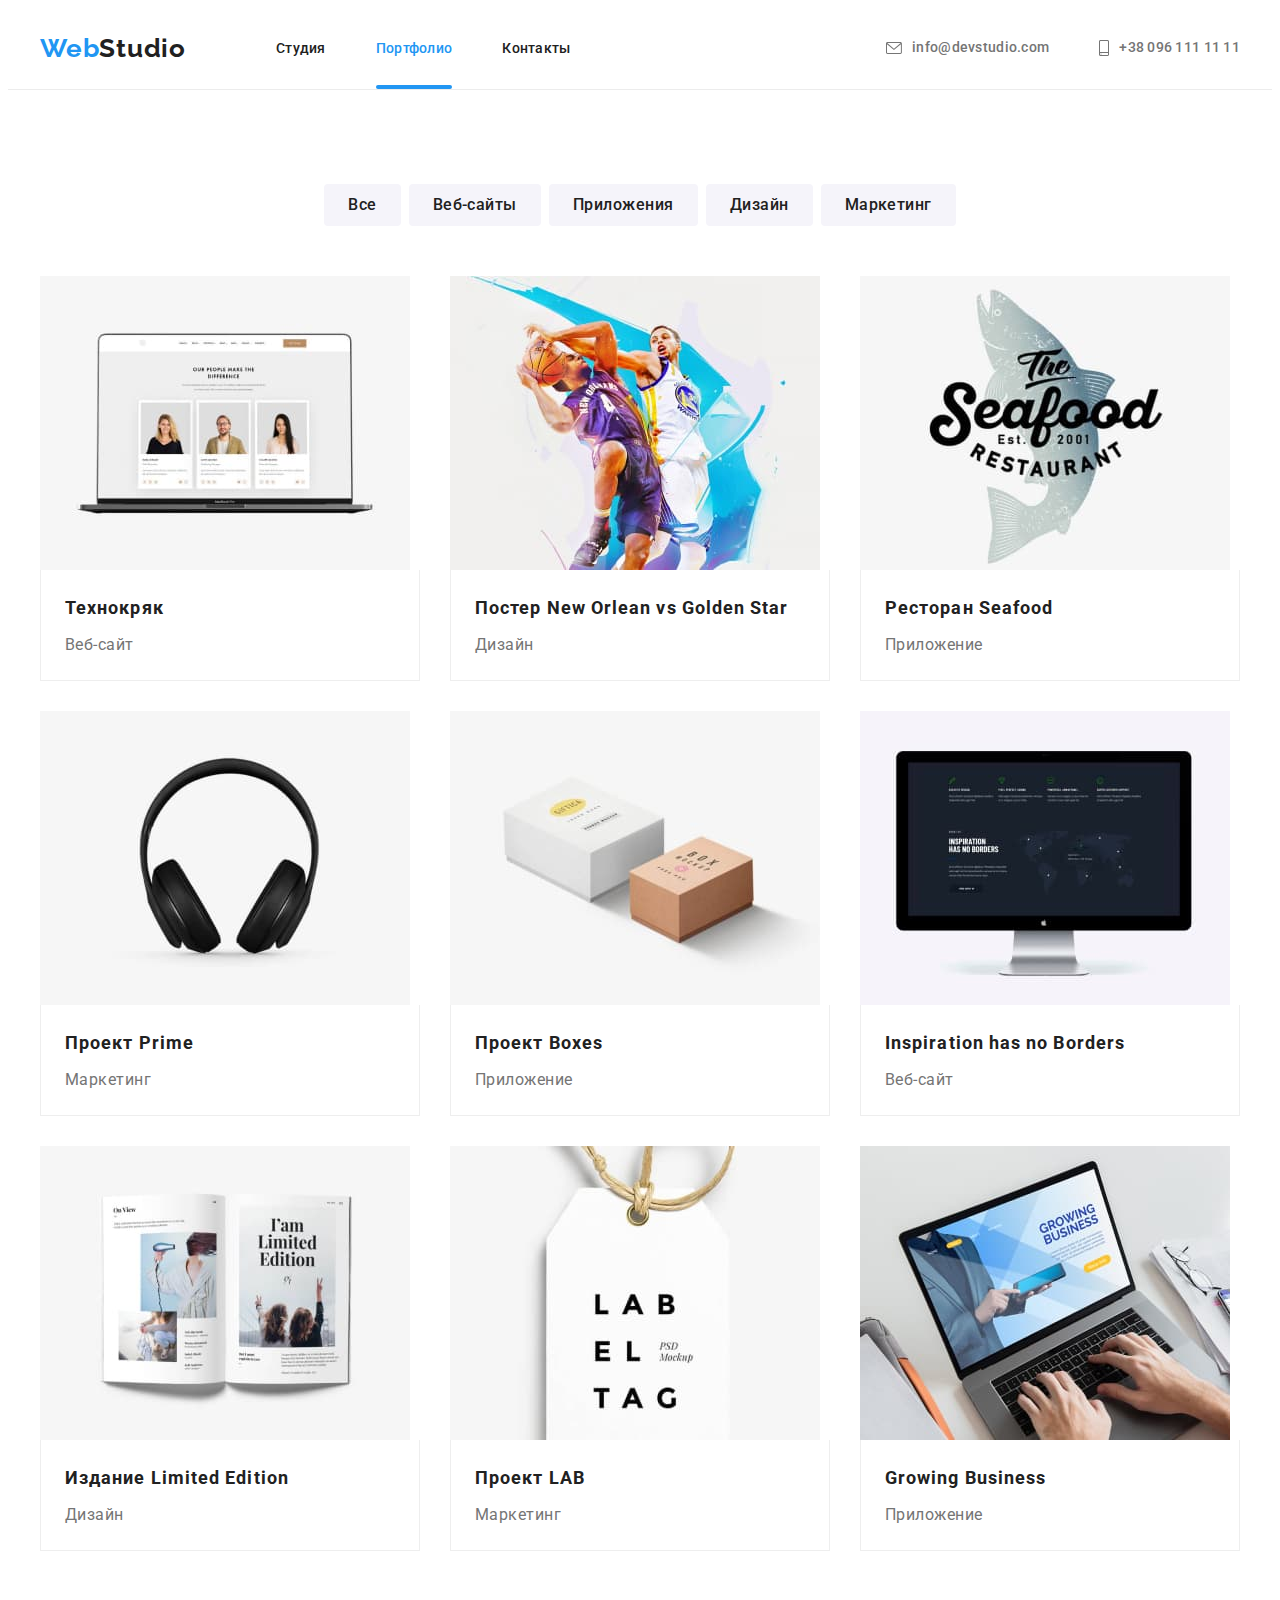
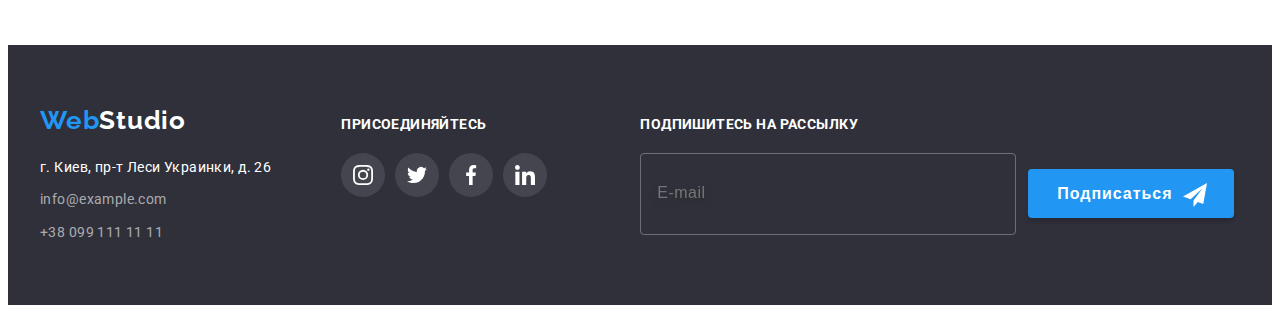
==== portfolio.html @ f62bfc62 "1" ====
<!DOCTYPE html>
<html lang="ru">
  <head>
    <meta charset="UTF-8" />
    <meta name="viewport" content="width=device-width, initial-scale=1.0" />
    <title>Photo app</title>
    <link rel="preconnect" href="https://fonts.gstatic.com">
    <link 
      href="https://fonts.googleapis.com/css2?family=Raleway:wght@700&family=Roboto:wght@400;500;700;900&display=swap"
      rel="stylesheet"/>
    <link rel="stylesheet" href="https://cdnjs.cloudflare.com/ajax/libs/modern-normalize/1.1.0/modern-normalize.min.css" integrity="sha512-wpPYUAdjBVSE4KJnH1VR1HeZfpl1ub8YT/NKx4PuQ5NmX2tKuGu6U/JRp5y+Y8XG2tV+wKQpNHVUX03MfMFn9Q==" crossorigin="anonymous" referrerpolicy="no-referrer" 
    />
    <!-- <link rel="stylesheet" href="./123.css"> -->
    <link rel="stylesheet" href="./css/main.min.css">
  </head>

  <body>
    <!-- Шапка сайта -->
    <header class="header">
      <div class="container cont-nav">
      <nav class="nav-head">
        <a href="./index.html" class="logo link"
          ><span class="colortext">Web</span>Studio</a
        >
        <ul class="site-nav list">
          <li class="nav-item"><a href="./index.html" class="link">Студия</a></li>
          <li class="nav-item"><a href="./portfolio.html" class="link current">Портфолио</a></li>
          <li class="nav-item"><a href="#" class="link">Контакты</a></li>
        </ul>
      </nav>
      <ul class="contacts list">
        <li class="social-item">
          <a class="list link" href="mailto:info@devstudio.com"> 
            <svg class="mail" width="16px" height="12px"><use href="./images/symbol-defs.svg#envelope"></use></svg>
            info@devstudio.com
          </a>
        </li>
        <li  class="social-item">
          <a class="list link" href="tel:+38-096-111-11-11">
            <svg class="tel" width="10px" height="16px"><use href="./images/symbol-defs.svg#smartphone"></use></svg>
            +38 096 111 11 11
          </a>
        </li>
      </ul>
      </div> 
    </header>

    <main>
    <!-- Герой -->
      <section class="portfolio">
        <div class="container">
        <h1 class="visually-hidden">"особенности"</h1>
        <ul class="filter-list">
        <li class="filter-item"><button class="buttons" type="button">Все</button></li>
        <li class="filter-item"><button class="buttons" type="button">Веб-сайты</button></li>
        <li class="filter-item"><button class="buttons" type="button">Приложения</button></li>
        <li class="filter-item"><button class="buttons" type="button">Дизайн</button></li>
        <li class="filter-item"><button class="buttons" type="button">Маркетинг</button></li>
        </ul>
        
    <!-- Проекты --> 
      
        <ul class="project-list">          
          <li class="indents-between-projects">
            <a class="card link" href="">
            <div class="project-card-group">
              <img
              src="./images/img(4).jpg"
              alt="Ноутбук на нем открыт сайт Технокряк"
              width="370"
              height="294"
              />
              <p class="text-project">Технокряк это современная площадка распространения коронавируса. Компании используют эту платформу для цифрового шпионажа и атак на защищённые сервера конкурентов.</p>
            </div>
              <div class="project-box">
                <h2 class="projects">Технокряк</h2>
                <p class="projects-description">Веб-сайт</p>
              </div>
              </a>
          </li>          
                    
          <li class="indents-between-projects">
            <a class="card link" href="">
            <div class="project-card-group">
              <img
              src="./images/img(5).jpg"
              alt="Постер New Orlean vs Golden Star"
              width="370"
              height="294"
              />
              <p class="text-project">Технокряк это современная площадка распространения коронавируса. Компании используют эту платформу для цифрового шпионажа и атак на защищённые сервера конкурентов.</p>
            </div>  
              <div class="project-box">
                <h2 class="projects">Постер New Orlean vs Golden Star</h2>
                <p class="projects-description">Дизайн</p>
              </div>
              </a>
          </li>
          
          <li class="indents-between-projects">
            <a class="card link" href="">
            <div class="project-card-group">
              <img
              src="./images/img(6).jpg"
              alt="Эмблема с рыбой и текстом"
              width="370"
              height="294"
              />
              <p class="text-project">Технокряк это современная площадка распространения коронавируса. Компании используют эту платформу для цифрового шпионажа и атак на защищённые сервера конкурентов.</p>
            </div>
              <div class="project-box">
                <h2 class="projects">Ресторан Seafood</h2>
                <p class="projects-description">Приложение</p>
              </div>
              </a>
          </li>

          <li class="indents-between-projects">
            <a class="card link" href="">
            <div class="project-card-group">
              <img
              src="./images/img(7).jpg"
              alt="Наушники"
              width="370"
              height="294"
              />
              <p class="text-project">Технокряк это современная площадка распространения коронавируса. Компании используют эту платформу для цифрового шпионажа и атак на защищённые сервера конкурентов.</p>
            </div>
              <div class="project-box">
                <h2 class="projects">Проект Prime</h2>
                <p class="projects-description">Маркетинг</p>
              </div>
              </a>
          </li>

          <li class="indents-between-projects">
            <a class="card link" href="">
            <div class="project-card-group">
              <img
              src="./images/img(8).jpg"
              alt="Две коробки"
              width="370"
              height="294"
              />
              <p class="text-project">Технокряк это современная площадка распространения коронавируса. Компании используют эту платформу для цифрового шпионажа и атак на защищённые сервера конкурентов.</p>
            </div>
              <div class="project-box">
                <h2 class="projects">Проект Boxes</h2>
                <p class="projects-description">Приложение</p>
              </div>
              </a>
          </li>

          <li class="indents-between-projects">
            <a class="card link" href="">
            <div class="project-card-group">
              <img
              src="./images/img(9).jpg"
              alt="Монитор и на нем сайт"
              width="370"
              height="294"
              />
              <p class="text-project">Технокряк это современная площадка распространения коронавируса. Компании используют эту платформу для цифрового шпионажа и атак на защищённые сервера конкурентов.</p>
            </div>
              <div class="project-box">
                <h2 class="projects">Inspiration has no Borders</h2>
                <p class="projects-description">Веб-сайт</p>
              </div>
              </a>
          </li>

          <li class="indents-between-projects">
            <a class="card link" href="">
            <div class="project-card-group">
              <img
              src="./images/img(10).jpg"
              alt="Журнал Limited Edition"
              width="370"
              height="294"
              />
              <p class="text-project">Технокряк это современная площадка распространения коронавируса. Компании используют эту платформу для цифрового шпионажа и атак на защищённые сервера конкурентов.</p>
            </div>
              <div class="project-box">
                <h2 class="projects">Издание Limited Edition</h2>
                <p class="projects-description">Дизайн</p>
              </div>
              </a>
          </li>

          <li class="indents-between-projects">
            <a class="card link" href="">
            <div class="project-card-group">
              <img
              src="./images/img(11).jpg"
              alt="Бирка Label Tag"
              width="370"
              height="294"
              />
              <p class="text-project">Технокряк это современная площадка распространения коронавируса. Компании используют эту платформу для цифрового шпионажа и атак на защищённые сервера конкурентов.</p>
            </div>
              <div class="project-box">
                <h2 class="projects">Проект LAB</h2>
                <p class="projects-description">Маркетинг</p>
              </div>
              </a>
          </li>
          
          <li class="indents-between-projects">
            <a class="card link" href="">
            <div class="project-card-group">
              <img
              src="./images/img(12).jpg"
              alt="Ноутбук и на нем открыто риложение Growing Business"
              width="370"
              height="294"
              />
              <p class="text-project">Технокряк это современная площадка распространения коронавируса. Компании используют эту платформу для цифрового шпионажа и атак на защищённые сервера конкурентов.</p>
            </div>
              <div class="project-box">
                <h2 class="projects">Growing Business</h2>
                <p class="projects-description">Приложение</p>
              </div>
              </a>
          </li>
        </ul>
        </div>
      </section>
    </main>

    <!-- Футер -->
    <footer class="footer">
    <div class="container cont-footer">
      
      <div class="address-space">
        <a href="./index.html" class="footer-logo link"
        ><span class="colortext">Web</span>Studio</a
      >
      <address>
        <ul class="listf1">
          <li class="nav-footer">
            <a
              class="address link"
              href="https://goo.gl/maps/Jx8asXohvqwmKy7FA"
              target="_blank"
              rel="noopener noreferrer"
              >г. Киев, пр-т Леси Украинки, д. 26</a
            >
          </li>
          <li class="nav-footer">
            <a class="address-contacts link" href="mailto:info@example.com"
              >info@example.com</a
            >
          </li>
          <li class="nav-footer">
            <a class="address-contacts link" href="tel:+38-099-111-11-11"
              >+38 099 111 11 11</a
            >
          </li>
        </ul>
      </address>
      </div>
      <div class="join-us">
        <p class="text">ПРИСОЕДИНЯЙТЕСЬ</p>
        <ul class="icon-social-footer listf2">
          <li class="icon-social-footer-list">
            <a class="link-social-footer" href="">
            <svg class="icon-social-net" width="20px" height="20px"><use href="./images/symbol-defs.svg#instagram"></use></svg>                
            </a>
          </li>
                
          <li class="icon-social-footer-list">
            <a class="link-social-footer" href="">
            <svg class="icon-social-net" width="20px" height="20px"><use href="./images/symbol-defs.svg#twitter"></use></svg>
            </a>
          </li>

          <li class="icon-social-footer-list">
            <a class="link-social-footer" href="">
            <svg class="icon-social-net" width="20px" height="20px"><use href="./images/symbol-defs.svg#facebook"></use></svg>
            </a>
          </li>

          <li class="icon-social-footer-list">
            <a class="link-social-footer" href="">
            <svg class="icon-social-net" width="20px" height="20px"><use href="./images/symbol-defs.svg#linkedin"></use></svg>
            </a>
          </li>
        </ul>
      </div>
      <div class="subscribe">
        <p class="text">Подпишитесь на рассылку</p>
        <form class="form-position" action="#">
          <input class="form-inputf" type="email" name="email" placeholder="E-mail" required>
          <button class="form-buttonf" type="submit">Подписаться</button>
        </form>        
      </div>
    </div>
    </footer>
  </body>
</html>
---- css/main.min.css ----
:root{--primary-text-color: #757575;--title-text-color: #212121;--accent-color: #2196F3;--primary-white-color: #ffffff;--secondary-background-color: #F5F4FA;--dark-background-color: #2F303A;--footer-address: rgba(255, 255, 255, 0.6);--main-font: "Roboto", sans-serif;--icon-color: #afb1b8;--work-animation-background: rgba(47, 48, 58, 0.8);--card-project-anim-background: rgba(33, 150, 243, 0.9);--cubic: cubic-bezier(0.4, 0, 0.2, 1);--transition-duration: 250ms}.list{display:flex;align-items:center}.link{text-decoration:none}h1,h2,h3,h4,h5,h6,p{margin-top:0;margin-bottom:0}ul,ol{list-style:none;margin-top:0;margin-bottom:0;padding-left:0}img{display:block;max-width:100%;height:auto}body{font-size:14px;font-family:var(--main-font);letter-spacing:0.03em;background-color:var(--primary-white-color);color:var(--primary-text-color)}.container{padding:0px 15px;margin:0 auto;width:1200px}.visually-hidden{position:absolute;width:1px;height:1px;margin:-1px;border:0;padding:0;white-space:nowrap;clip-path:inset(100%);clip:rect(0 0 0 0);overflow:hidden}.header{border-bottom:1px solid #ECECEC;padding:25px 0px}.container.cont-nav{display:flex;align-items:center}.nav-head{display:flex;align-items:center}.site-nav{display:flex}.nav-item:not(:last-child){margin-right:50px}.contacts{display:flex;margin-left:auto}.social-item:not(:last-child){margin-right:50px}.mail{margin-right:10px;fill:currentColor}.tel{margin-right:10px;fill:currentColor}.logo{color:var(--title-text-color);font-family:"Raleway", sans-serif;font-weight:700;font-size:26px;line-height:1.19;letter-spacing:0.03em;margin-right:90px;transition-duration:var(--transition-duration);transition-timing-function:var(--cubic)}.site-nav .link{color:var(--title-text-color);font-weight:500;font-size:14px;line-height:1.14;letter-spacing:0.02em;position:relative;transition-property:color;transition-duration:var(--transition-duration);transition-timing-function:var(--cubic)}.site-nav .link:hover,.site-nav .link:focus{color:var(--accent-color)}.site-nav .link.current{color:var(--accent-color)}.link.current::after{content:"";height:4px;width:100%;position:absolute;left:0;bottom:-33px;border-radius:2px;background-color:var(--accent-color)}.contacts .list{color:var(--primary-text-color);font-weight:500;line-height:1.14;letter-spacing:0.02em;transition-property:color;transition-duration:var(--transition-duration);transition-timing-function:var(--cubic)}.contacts .list:hover,.contacts .list:focus{color:var(--accent-color)}.container .cont-hero{margin:0 auto;padding:0px 15px}.hero{background-color:var(--dark-background-color);max-width:1600px;padding:200px 0px}.hero-title{color:var(--primary-white-color);font-weight:900;font-size:44px;line-height:1.36;text-align:center;letter-spacing:0.06em;text-transform:uppercase;margin-bottom:30px}.btn{color:var(--primary-white-color);background-color:var(--accent-color);font-family:"Roboto", sans-serif;font-weight:700;font-size:16px;line-height:1.87;align-items:center;text-align:center;letter-spacing:0.06em;cursor:pointer;padding:10px 32px;border-radius:4px;border:none;margin:auto;display:block}.hero{background-color:#C4C4C4;height:600px;margin-left:auto;margin-right:auto;background-image:linear-gradient(to right, rgba(47,48,58,0.4), rgba(47,48,58,0.4)),url("../images/img(13)..jpg");background-repeat:no-repeat;background-position:center;background-size:auto}.section-advantages{padding:94px 0px 47px 0px}.column{flex-basis:calc((100% - 90px) / 4)}.column:nth-child(-n+3){margin-right:30px}.column::before{display:block;background-color:var(--secondary-background-color);content:"";height:120px;margin-bottom:30px;background-size:70px;background-repeat:no-repeat;background-position:center}.column.icon-antenna::before{background-image:url("../images/antenna.svg")}.column.icon-clock::before{background-image:url("../images/clock.svg")}.column.icon-diagram::before{background-image:url("../images/diagram.svg")}.column.icon-astronaut::before{background-image:url("../images/astronaut.svg")}.advantages-title{color:var(--title-text-color);font-weight:700;font-size:14px;line-height:1.14;text-transform:uppercase;margin-bottom:10px}.advantages-list-title{line-height:1.71}.container .cont-work{display:flex;padding:0px 15px;margin:0 auto;align-items:center;background-color:var(--background-center)}.section-work{padding:47px 0px 94px 0px}.title{color:var(--title-text-color);font-weight:700;font-size:36px;line-height:1.17;text-align:center;letter-spacing:0.03em;margin-bottom:50px}.indent-between-pictures:nth-child(-n+2){margin-right:30px}.box-work{position:relative;overflow:hidden}.work-overlay{position:absolute;width:100%;bottom:0;left:0;transform:translateY(100%);transition:transform 250ms cubic-bezier(0.4, 0, 0.2, 1);opacity:0}.text-work{display:flex;justify-content:center;width:100%;height:100%;font-family:var(--main-font);font-weight:700;font-size:14px;line-height:1.14;letter-spacing:0.03em;text-transform:uppercase;color:var(--primary-white-color);padding:27px 0px;background-color:var(--work-animation-background)}.box-work:hover .work-overlay{transform:translateY(0);opacity:1}.container .cont-team{display:flex;padding:0px 15px;margin:0 auto;align-items:center;background-color:var(--secondary-background-color);border:1px solid var(--secondary-background-color)}.section-team{padding:94px 0px;background-color:var(--secondary-background-color)}.indents-between-sections:nth-child(-n+3){margin-right:30px}.indents-between-sections{width:270px;box-shadow:0px 1px 3px rgba(0,0,0,0.12),0px 1px 1px rgba(0,0,0,0.14),0px 2px 1px rgba(0,0,0,0.2);border-radius:0px 0px 4px 4px;background-color:var(--primary-white-color)}.team-box{padding:30px 32px}.personal{color:var(--title-text-color);font-weight:500;font-size:16px;line-height:1.19;text-align:center;letter-spacing:0.03em;margin-bottom:10px}.position{font-size:16px;line-height:1.19;text-align:center;letter-spacing:0.03em;margin-bottom:16px}.icon-social-net{display:inline-block;content:"";background-repeat:no-repeat;background-position:center;background-size:44px}.icon-social-list:not(:last-child){margin-right:10px}.link-social{text-decoration:none;border-radius:50%;display:flex;justify-content:center;align-items:center;width:44px;height:44px;fill:var(--icon-color);transition-property:background-color, fill;transition-duration:var(--transition-duration);transition-timing-function:var(--cubic)}.link-social:hover,.link-social:focus{background-color:var(--accent-color);fill:var(--primary-white-color)}.section-clients{padding:94px 0px}.icon-clients-list{width:170px}.icon-clients-list:not(:last-child){margin-right:30px}.link-clients{text-decoration:none;display:flex;justify-content:center;align-items:center;width:170px;height:92px;fill:var(--icon-color);border:1px solid var(--icon-color);border-radius:4px;transition-property:border-color, fill;transition-duration:var(--transition-duration);transition-timing-function:var(--cubic)}.link-clients:hover,.link-clients:focus{fill:var(--accent-color);border:1px solid var(--accent-color);border-radius:4px}.cont-footer{display:flex;align-items:baseline}.nav-footer:not(:last-child){margin-bottom:9px}.footer{background-color:var(--dark-background-color);padding:60px 0px}.footer-logo{color:var(--primary-white-color);font-family:"Raleway", sans-serif;font-weight:700;font-size:26px;line-height:1.19;letter-spacing:0.03em;margin-bottom:20px;display:block}.colortext{color:var(--accent-color)}.address-space{margin-right:70px}.address{color:var(--primary-white-color);font-style:normal;line-height:1.71;transition-property:color;transition-duration:var(--transition-duration);transition-timing-function:var(--cubic)}.address:hover,.address:focus{color:var(--footer-address)}.address-contacts{font-style:normal;line-height:1.71;color:var(--footer-address);transition-property:background-color;transition-duration:var(--transition-duration);transition-timing-function:var(--cubic)}.address-contacts:focus,.address-contacts:hover{color:var(--primary-white-color)}.text{font-family:var(--main-font);font-style:normal;font-weight:bold;font-size:14px;line-height:1.14;letter-spacing:0.03em;text-transform:uppercase;color:var(--primary-white-color);margin-bottom:20px}.listf1{display:flex;flex-direction:column}.listf2{display:flex}.link-social-footer{text-decoration:none;border-radius:50%;display:flex;justify-content:center;align-items:center;width:44px;height:44px;fill:var(--primary-white-color);background-color:rgba(255,255,255,0.1);transition-duration:var(--transition-duration);transition-timing-function:var(--cubic)}.link-social-footer:hover,.link-social-footer:focus{background-color:var(--accent-color);fill:var(--primary-white-color)}.icon-social-footer-list:not(:last-child){margin-right:10px}.cont-social{display:flex}.subscribe{margin-left:93px;position:relative}.form-position{display:flex}.form-inputf{position:relative;width:358px;height:50px;outline:none;border:1px solid rgba(255,255,255,0.3);border-radius:4px;padding:15px 0px 15px 16px;background-color:transparent;color:rgba(255,255,255,0.6)}.form-inputf::placeholder{font-size:16px;line-height:1.25;letter-spacing:0.03em;filter:drop-shadow(0px 4px 4px rgba(0,0,0,0.15))}.form-buttonf{font-weight:700;font-size:16px;line-height:1.87;letter-spacing:0.06em;background:var(--accent-color);box-shadow:0px 4px 4px rgba(0,0,0,0.15);border-radius:4px;color:var(--primary-white-color);cursor:pointer;display:block;border:none;margin:auto;background-image:url(../images/send.svg);background-repeat:no-repeat;background-position:85% 55%;padding:10px 62px 10px 29px;margin-left:12px}.backdrop{position:fixed;top:0;left:0;width:100vw;height:100vh;background-color:rgba(0,0,0,0.2);transition:opacity var(--transition-duration) var(--cubic),visibility var(--transition-duration) var(--cubic);opacity:1;visibility:visible;pointer-events:auto}.modal-form{position:absolute;left:50%;top:50%;transform:translate(-50%, -50%);width:528px;height:581px;background-color:var(--primary-white-color);padding:40px}.close-btn{position:absolute;top:8px;right:8px;border-radius:50%;border:1px solid rgba(0,0,0,0.1);background-color:transparent;cursor:pointer;padding:6px;width:30px;height:30px;display:flex;align-items:center;justify-content:center;outline:none;transition:box-shadow var(--transition-duration) var(--cubic),fill var(--transition-duration) var(--cubic),border-color var(--transition-duration) var(--cubic)}.close-btn:hover,.close-btn:focus{fill:var(--accent-color);border-color:var(--accent-color);box-shadow:0px 1px 1px rgba(0,0,0,0.12),0px 4px 4px rgba(0,0,0,0.06),1px 4px 6px rgba(0,0,0,0.16)}.is-hidden{opacity:0;visibility:hidden;pointer-events:none}.title-form{font-weight:700;font-size:20px;line-height:1.15;text-align:center;letter-spacing:0.03em;color:var(--title-text-color);margin-bottom:12px}.form-indent{margin-bottom:30px}.form-label{display:inline-block;font-size:12px;line-height:1.17;letter-spacing:0.01em;margin-bottom:4px}.form-box{position:relative;margin-bottom:10px}.form-icon{position:absolute;width:18px;height:18px;left:12px;top:50%;transform:translateY(-50%);transition:fill var(--transition-duration) var(--cubic)}.form-input{width:100%;height:40px;border:1px solid rgba(33,33,33,0.2);border-radius:4px;outline:none;padding-left:42px;transition:border-color var(--transition-duration) var(--cubic)}.form-input:hover,.form-input:focus{border-color:var(--accent-color)}.form-input:hover+.form-icon,.form-input:focus+.form-icon{fill:var(--accent-color)}.input-label{display:flex;align-items:center;justify-content:center}.form-textarea{width:100%;resize:none;border:1px solid rgba(33,33,33,0.2);border-radius:4px;padding:12px 16px;height:120px;outline:none;transition:border-color var(--transition-duration) var(--cubic);margin-bottom:20px}.form-textarea:hover,.form-textarea:focus{border-color:var(--accent-color)}.form-textarea::placeholder{font-size:14px;line-height:1.14;letter-spacing:0.01em;color:rgba(117,117,117,0.5)}.form-agree{font-size:14px;line-height:1.71;letter-spacing:0.03em}.form-link{color:var(--accent-color)}.checkbox-box{width:15px;height:15px;border:2px solid var(--title-text-color);border-radius:2px;margin-right:7px}.checkbox:checked+.checkbox-box{background-color:var(--accent-color);background-image:url(../images/vector.svg);background-repeat:no-repeat;background-origin:border-box;background-position:center;border-color:transparent}.checkbox:focus+.checkbox-box{border-color:var(--accent-color)}.form-button{font-weight:700;font-size:16px;line-height:1.87;letter-spacing:0.06em;color:var(--primary-white-color);background-color:var(--accent-color);box-shadow:0px 4px 4px rgba(0,0,0,0.15);border-radius:4px;padding:10px 55px;cursor:pointer;border:none;margin:auto;display:block}.buttons{color:var(--title-text-color);background-color:var(--secondary-background-color);font-family:inherit;font-weight:500;font-size:16px;line-height:1.62;text-align:center;letter-spacing:0.03em;cursor:pointer;border-color:transparent;border-radius:4px;padding:6px 22px;transition-property:background-color, box-shadow, color;transition-duration:var(--transition-duration);transition-timing-function:var(--cubic)}.buttons:focus,.buttons:hover{background-color:var(--accent-color);color:var(--primary-white-color);box-shadow:0px 3px 1px rgba(0,0,0,0.1),0px 1px 2px rgba(0,0,0,0.08),0px 2px 2px rgba(0,0,0,0.12)}.filter-list{display:flex;justify-content:center;margin-bottom:50px}.filter-item:not(:last-child){margin-right:8px}.projects{color:var(--title-text-color);font-weight:700;font-size:18px;line-height:2;letter-spacing:0.06em;margin-bottom:4px}.projects-description{font-size:16px;line-height:1.87;letter-spacing:0.03em;color:var(--primary-text-color)}.portfolio{padding:94px 0px}.project-list{display:flex;flex-wrap:wrap;margin:-30px 0px 0px -30px}.project-list>.indents-between-projects{flex-basis:calc(100% / 3 - 30px);margin:30px 0px 0px 30px;width:370px}.card.link:hover,.card.link:focus{box-shadow:0px 1px 1px rgba(0,0,0,0.12),0px 4px 4px rgba(0,0,0,0.06),1px 4px 6px rgba(0,0,0,0.16)}.project-box{padding:20px 24px;border-left:1px solid  #EEEEEE;border-right:1px solid  #EEEEEE;border-bottom:1px solid  #EEEEEE}.card.link{display:block;transition-property:box-shadow;transition-duration:var(--transition-duration);transition-timing-function:var(--cubic)}.project-card-group{position:relative;overflow:hidden}.text-project{position:absolute;font-family:var(--main-font);font-size:18px;line-height:1.55;letter-spacing:0.03em;padding:63px 24px;top:0;left:0;width:100%;height:100%;overflow:auto;background-color:var(--card-project-anim-background);color:var(--primary-white-color);transform:translateY(100%);transition:transform var(--transition-duration) var(--cubic)}.indents-between-projects:hover .text-project{transform:translateY(0%)}
/*# sourceMappingURL=main.min.css.map */
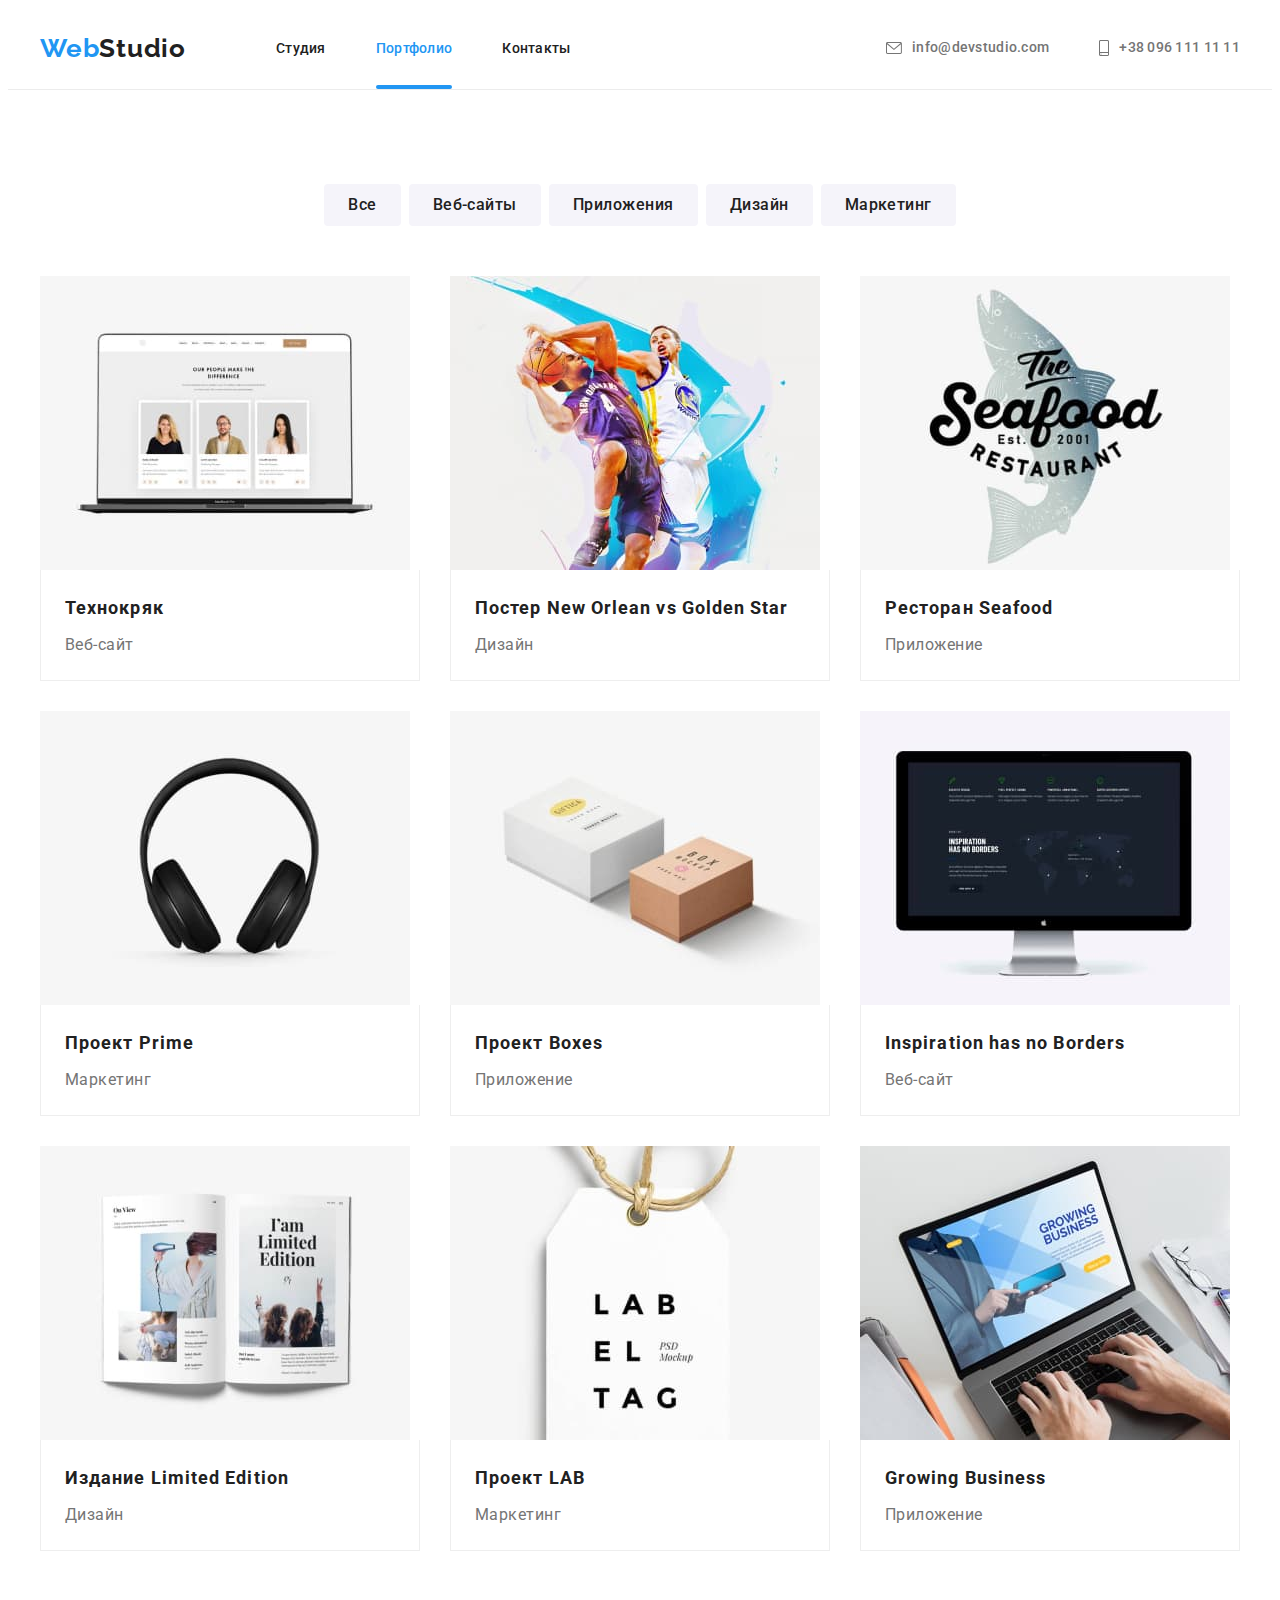
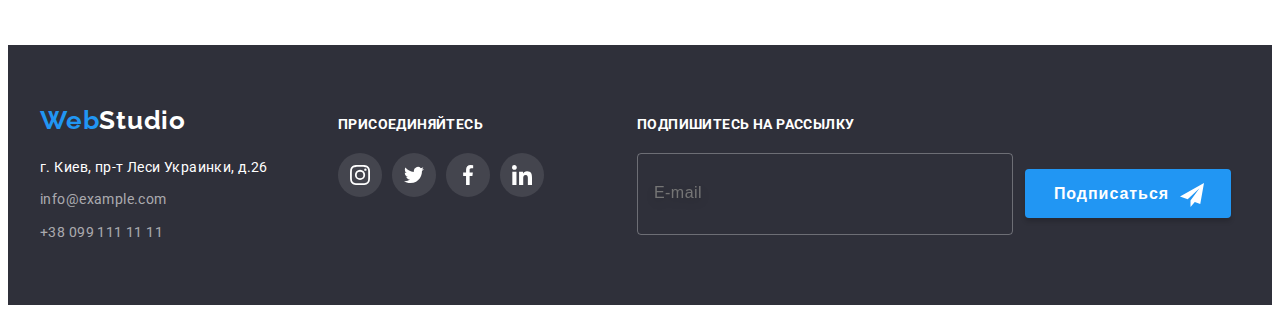
==== commit 87b9b1d4: "3" ====
--- a/portfolio.html
+++ b/portfolio.html
@@ -63,7 +63,7 @@
         <ul class="project-list">          
           <li class="indents-between-projects">
             <a class="card link" href="">
-            <div class="project-card-group">
+            <div class="projects-card-group">
               <img
               src="./images/img(4).jpg"
               alt="Ноутбук на нем открыт сайт Технокряк"
@@ -72,7 +72,7 @@
               />
               <p class="text-project">Технокряк это современная площадка распространения коронавируса. Компании используют эту платформу для цифрового шпионажа и атак на защищённые сервера конкурентов.</p>
             </div>
-              <div class="project-box">
+              <div class="projects-box">
                 <h2 class="projects">Технокряк</h2>
                 <p class="projects-description">Веб-сайт</p>
               </div>
@@ -81,7 +81,7 @@
                     
           <li class="indents-between-projects">
             <a class="card link" href="">
-            <div class="project-card-group">
+            <div class="projects-card-group">
               <img
               src="./images/img(5).jpg"
               alt="Постер New Orlean vs Golden Star"
@@ -90,7 +90,7 @@
               />
               <p class="text-project">Технокряк это современная площадка распространения коронавируса. Компании используют эту платформу для цифрового шпионажа и атак на защищённые сервера конкурентов.</p>
             </div>  
-              <div class="project-box">
+              <div class="projects-box">
                 <h2 class="projects">Постер New Orlean vs Golden Star</h2>
                 <p class="projects-description">Дизайн</p>
               </div>
@@ -99,7 +99,7 @@
           
           <li class="indents-between-projects">
             <a class="card link" href="">
-            <div class="project-card-group">
+            <div class="projects-card-group">
               <img
               src="./images/img(6).jpg"
               alt="Эмблема с рыбой и текстом"
@@ -108,7 +108,7 @@
               />
               <p class="text-project">Технокряк это современная площадка распространения коронавируса. Компании используют эту платформу для цифрового шпионажа и атак на защищённые сервера конкурентов.</p>
             </div>
-              <div class="project-box">
+              <div class="projects-box">
                 <h2 class="projects">Ресторан Seafood</h2>
                 <p class="projects-description">Приложение</p>
               </div>
@@ -117,7 +117,7 @@
 
           <li class="indents-between-projects">
             <a class="card link" href="">
-            <div class="project-card-group">
+            <div class="projects-card-group">
               <img
               src="./images/img(7).jpg"
               alt="Наушники"
@@ -126,7 +126,7 @@
               />
               <p class="text-project">Технокряк это современная площадка распространения коронавируса. Компании используют эту платформу для цифрового шпионажа и атак на защищённые сервера конкурентов.</p>
             </div>
-              <div class="project-box">
+              <div class="projects-box">
                 <h2 class="projects">Проект Prime</h2>
                 <p class="projects-description">Маркетинг</p>
               </div>
@@ -135,7 +135,7 @@
 
           <li class="indents-between-projects">
             <a class="card link" href="">
-            <div class="project-card-group">
+            <div class="projects-card-group">
               <img
               src="./images/img(8).jpg"
               alt="Две коробки"
@@ -144,7 +144,7 @@
               />
               <p class="text-project">Технокряк это современная площадка распространения коронавируса. Компании используют эту платформу для цифрового шпионажа и атак на защищённые сервера конкурентов.</p>
             </div>
-              <div class="project-box">
+              <div class="projects-box">
                 <h2 class="projects">Проект Boxes</h2>
                 <p class="projects-description">Приложение</p>
               </div>
@@ -153,7 +153,7 @@
 
           <li class="indents-between-projects">
             <a class="card link" href="">
-            <div class="project-card-group">
+            <div class="projects-card-group">
               <img
               src="./images/img(9).jpg"
               alt="Монитор и на нем сайт"
@@ -162,7 +162,7 @@
               />
               <p class="text-project">Технокряк это современная площадка распространения коронавируса. Компании используют эту платформу для цифрового шпионажа и атак на защищённые сервера конкурентов.</p>
             </div>
-              <div class="project-box">
+              <div class="projects-box">
                 <h2 class="projects">Inspiration has no Borders</h2>
                 <p class="projects-description">Веб-сайт</p>
               </div>
@@ -171,7 +171,7 @@
 
           <li class="indents-between-projects">
             <a class="card link" href="">
-            <div class="project-card-group">
+            <div class="projects-card-group">
               <img
               src="./images/img(10).jpg"
               alt="Журнал Limited Edition"
@@ -180,7 +180,7 @@
               />
               <p class="text-project">Технокряк это современная площадка распространения коронавируса. Компании используют эту платформу для цифрового шпионажа и атак на защищённые сервера конкурентов.</p>
             </div>
-              <div class="project-box">
+              <div class="projects-box">
                 <h2 class="projects">Издание Limited Edition</h2>
                 <p class="projects-description">Дизайн</p>
               </div>
@@ -189,7 +189,7 @@
 
           <li class="indents-between-projects">
             <a class="card link" href="">
-            <div class="project-card-group">
+            <div class="projects-card-group">
               <img
               src="./images/img(11).jpg"
               alt="Бирка Label Tag"
@@ -198,7 +198,7 @@
               />
               <p class="text-project">Технокряк это современная площадка распространения коронавируса. Компании используют эту платформу для цифрового шпионажа и атак на защищённые сервера конкурентов.</p>
             </div>
-              <div class="project-box">
+              <div class="projects-box">
                 <h2 class="projects">Проект LAB</h2>
                 <p class="projects-description">Маркетинг</p>
               </div>
@@ -207,7 +207,7 @@
           
           <li class="indents-between-projects">
             <a class="card link" href="">
-            <div class="project-card-group">
+            <div class="projects-card-group">
               <img
               src="./images/img(12).jpg"
               alt="Ноутбук и на нем открыто риложение Growing Business"
@@ -216,7 +216,7 @@
               />
               <p class="text-project">Технокряк это современная площадка распространения коронавируса. Компании используют эту платформу для цифрового шпионажа и атак на защищённые сервера конкурентов.</p>
             </div>
-              <div class="project-box">
+              <div class="projects-box">
                 <h2 class="projects">Growing Business</h2>
                 <p class="projects-description">Приложение</p>
               </div>
@@ -243,7 +243,7 @@
               href="https://goo.gl/maps/Jx8asXohvqwmKy7FA"
               target="_blank"
               rel="noopener noreferrer"
-              >г. Киев, пр-т Леси Украинки, д. 26</a
+              >г. Киев, пр-т Леси Украинки, д.26</a
             >
           </li>
           <li class="nav-footer">
--- a/css/main.min.css
+++ b/css/main.min.css
@@ -1,2 +1,2 @@
-:root{--primary-text-color: #757575;--title-text-color: #212121;--accent-color: #2196F3;--primary-white-color: #ffffff;--secondary-background-color: #F5F4FA;--dark-background-color: #2F303A;--footer-address: rgba(255, 255, 255, 0.6);--main-font: "Roboto", sans-serif;--icon-color: #afb1b8;--work-animation-background: rgba(47, 48, 58, 0.8);--card-project-anim-background: rgba(33, 150, 243, 0.9);--cubic: cubic-bezier(0.4, 0, 0.2, 1);--transition-duration: 250ms}.list{display:flex;align-items:center}.link{text-decoration:none}h1,h2,h3,h4,h5,h6,p{margin-top:0;margin-bottom:0}ul,ol{list-style:none;margin-top:0;margin-bottom:0;padding-left:0}img{display:block;max-width:100%;height:auto}body{font-size:14px;font-family:var(--main-font);letter-spacing:0.03em;background-color:var(--primary-white-color);color:var(--primary-text-color)}.container{padding:0px 15px;margin:0 auto;width:1200px}.visually-hidden{position:absolute;width:1px;height:1px;margin:-1px;border:0;padding:0;white-space:nowrap;clip-path:inset(100%);clip:rect(0 0 0 0);overflow:hidden}.header{border-bottom:1px solid #ECECEC;padding:25px 0px}.container.cont-nav{display:flex;align-items:center}.nav-head{display:flex;align-items:center}.site-nav{display:flex}.nav-item:not(:last-child){margin-right:50px}.contacts{display:flex;margin-left:auto}.social-item:not(:last-child){margin-right:50px}.mail{margin-right:10px;fill:currentColor}.tel{margin-right:10px;fill:currentColor}.logo{color:var(--title-text-color);font-family:"Raleway", sans-serif;font-weight:700;font-size:26px;line-height:1.19;letter-spacing:0.03em;margin-right:90px;transition-duration:var(--transition-duration);transition-timing-function:var(--cubic)}.site-nav .link{color:var(--title-text-color);font-weight:500;font-size:14px;line-height:1.14;letter-spacing:0.02em;position:relative;transition-property:color;transition-duration:var(--transition-duration);transition-timing-function:var(--cubic)}.site-nav .link:hover,.site-nav .link:focus{color:var(--accent-color)}.site-nav .link.current{color:var(--accent-color)}.link.current::after{content:"";height:4px;width:100%;position:absolute;left:0;bottom:-33px;border-radius:2px;background-color:var(--accent-color)}.contacts .list{color:var(--primary-text-color);font-weight:500;line-height:1.14;letter-spacing:0.02em;transition-property:color;transition-duration:var(--transition-duration);transition-timing-function:var(--cubic)}.contacts .list:hover,.contacts .list:focus{color:var(--accent-color)}.container .cont-hero{margin:0 auto;padding:0px 15px}.hero{background-color:var(--dark-background-color);max-width:1600px;padding:200px 0px}.hero-title{color:var(--primary-white-color);font-weight:900;font-size:44px;line-height:1.36;text-align:center;letter-spacing:0.06em;text-transform:uppercase;margin-bottom:30px}.btn{color:var(--primary-white-color);background-color:var(--accent-color);font-family:"Roboto", sans-serif;font-weight:700;font-size:16px;line-height:1.87;align-items:center;text-align:center;letter-spacing:0.06em;cursor:pointer;padding:10px 32px;border-radius:4px;border:none;margin:auto;display:block}.hero{background-color:#C4C4C4;height:600px;margin-left:auto;margin-right:auto;background-image:linear-gradient(to right, rgba(47,48,58,0.4), rgba(47,48,58,0.4)),url("../images/img(13)..jpg");background-repeat:no-repeat;background-position:center;background-size:auto}.section-advantages{padding:94px 0px 47px 0px}.column{flex-basis:calc((100% - 90px) / 4)}.column:nth-child(-n+3){margin-right:30px}.column::before{display:block;background-color:var(--secondary-background-color);content:"";height:120px;margin-bottom:30px;background-size:70px;background-repeat:no-repeat;background-position:center}.column.icon-antenna::before{background-image:url("../images/antenna.svg")}.column.icon-clock::before{background-image:url("../images/clock.svg")}.column.icon-diagram::before{background-image:url("../images/diagram.svg")}.column.icon-astronaut::before{background-image:url("../images/astronaut.svg")}.advantages-title{color:var(--title-text-color);font-weight:700;font-size:14px;line-height:1.14;text-transform:uppercase;margin-bottom:10px}.advantages-list-title{line-height:1.71}.container .cont-work{display:flex;padding:0px 15px;margin:0 auto;align-items:center;background-color:var(--background-center)}.section-work{padding:47px 0px 94px 0px}.title{color:var(--title-text-color);font-weight:700;font-size:36px;line-height:1.17;text-align:center;letter-spacing:0.03em;margin-bottom:50px}.indent-between-pictures:nth-child(-n+2){margin-right:30px}.box-work{position:relative;overflow:hidden}.work-overlay{position:absolute;width:100%;bottom:0;left:0;transform:translateY(100%);transition:transform 250ms cubic-bezier(0.4, 0, 0.2, 1);opacity:0}.text-work{display:flex;justify-content:center;width:100%;height:100%;font-family:var(--main-font);font-weight:700;font-size:14px;line-height:1.14;letter-spacing:0.03em;text-transform:uppercase;color:var(--primary-white-color);padding:27px 0px;background-color:var(--work-animation-background)}.box-work:hover .work-overlay{transform:translateY(0);opacity:1}.container .cont-team{display:flex;padding:0px 15px;margin:0 auto;align-items:center;background-color:var(--secondary-background-color);border:1px solid var(--secondary-background-color)}.section-team{padding:94px 0px;background-color:var(--secondary-background-color)}.indents-between-sections:nth-child(-n+3){margin-right:30px}.indents-between-sections{width:270px;box-shadow:0px 1px 3px rgba(0,0,0,0.12),0px 1px 1px rgba(0,0,0,0.14),0px 2px 1px rgba(0,0,0,0.2);border-radius:0px 0px 4px 4px;background-color:var(--primary-white-color)}.team-box{padding:30px 32px}.personal{color:var(--title-text-color);font-weight:500;font-size:16px;line-height:1.19;text-align:center;letter-spacing:0.03em;margin-bottom:10px}.position{font-size:16px;line-height:1.19;text-align:center;letter-spacing:0.03em;margin-bottom:16px}.icon-social-net{display:inline-block;content:"";background-repeat:no-repeat;background-position:center;background-size:44px}.icon-social-list:not(:last-child){margin-right:10px}.link-social{text-decoration:none;border-radius:50%;display:flex;justify-content:center;align-items:center;width:44px;height:44px;fill:var(--icon-color);transition-property:background-color, fill;transition-duration:var(--transition-duration);transition-timing-function:var(--cubic)}.link-social:hover,.link-social:focus{background-color:var(--accent-color);fill:var(--primary-white-color)}.section-clients{padding:94px 0px}.icon-clients-list{width:170px}.icon-clients-list:not(:last-child){margin-right:30px}.link-clients{text-decoration:none;display:flex;justify-content:center;align-items:center;width:170px;height:92px;fill:var(--icon-color);border:1px solid var(--icon-color);border-radius:4px;transition-property:border-color, fill;transition-duration:var(--transition-duration);transition-timing-function:var(--cubic)}.link-clients:hover,.link-clients:focus{fill:var(--accent-color);border:1px solid var(--accent-color);border-radius:4px}.cont-footer{display:flex;align-items:baseline}.nav-footer:not(:last-child){margin-bottom:9px}.footer{background-color:var(--dark-background-color);padding:60px 0px}.footer-logo{color:var(--primary-white-color);font-family:"Raleway", sans-serif;font-weight:700;font-size:26px;line-height:1.19;letter-spacing:0.03em;margin-bottom:20px;display:block}.colortext{color:var(--accent-color)}.address-space{margin-right:70px}.address{color:var(--primary-white-color);font-style:normal;line-height:1.71;transition-property:color;transition-duration:var(--transition-duration);transition-timing-function:var(--cubic)}.address:hover,.address:focus{color:var(--footer-address)}.address-contacts{font-style:normal;line-height:1.71;color:var(--footer-address);transition-property:background-color;transition-duration:var(--transition-duration);transition-timing-function:var(--cubic)}.address-contacts:focus,.address-contacts:hover{color:var(--primary-white-color)}.text{font-family:var(--main-font);font-style:normal;font-weight:bold;font-size:14px;line-height:1.14;letter-spacing:0.03em;text-transform:uppercase;color:var(--primary-white-color);margin-bottom:20px}.listf1{display:flex;flex-direction:column}.listf2{display:flex}.link-social-footer{text-decoration:none;border-radius:50%;display:flex;justify-content:center;align-items:center;width:44px;height:44px;fill:var(--primary-white-color);background-color:rgba(255,255,255,0.1);transition-duration:var(--transition-duration);transition-timing-function:var(--cubic)}.link-social-footer:hover,.link-social-footer:focus{background-color:var(--accent-color);fill:var(--primary-white-color)}.icon-social-footer-list:not(:last-child){margin-right:10px}.cont-social{display:flex}.subscribe{margin-left:93px;position:relative}.form-position{display:flex}.form-inputf{position:relative;width:358px;height:50px;outline:none;border:1px solid rgba(255,255,255,0.3);border-radius:4px;padding:15px 0px 15px 16px;background-color:transparent;color:rgba(255,255,255,0.6)}.form-inputf::placeholder{font-size:16px;line-height:1.25;letter-spacing:0.03em;filter:drop-shadow(0px 4px 4px rgba(0,0,0,0.15))}.form-buttonf{font-weight:700;font-size:16px;line-height:1.87;letter-spacing:0.06em;background:var(--accent-color);box-shadow:0px 4px 4px rgba(0,0,0,0.15);border-radius:4px;color:var(--primary-white-color);cursor:pointer;display:block;border:none;margin:auto;background-image:url(../images/send.svg);background-repeat:no-repeat;background-position:85% 55%;padding:10px 62px 10px 29px;margin-left:12px}.backdrop{position:fixed;top:0;left:0;width:100vw;height:100vh;background-color:rgba(0,0,0,0.2);transition:opacity var(--transition-duration) var(--cubic),visibility var(--transition-duration) var(--cubic);opacity:1;visibility:visible;pointer-events:auto}.modal-form{position:absolute;left:50%;top:50%;transform:translate(-50%, -50%);width:528px;height:581px;background-color:var(--primary-white-color);padding:40px}.close-btn{position:absolute;top:8px;right:8px;border-radius:50%;border:1px solid rgba(0,0,0,0.1);background-color:transparent;cursor:pointer;padding:6px;width:30px;height:30px;display:flex;align-items:center;justify-content:center;outline:none;transition:box-shadow var(--transition-duration) var(--cubic),fill var(--transition-duration) var(--cubic),border-color var(--transition-duration) var(--cubic)}.close-btn:hover,.close-btn:focus{fill:var(--accent-color);border-color:var(--accent-color);box-shadow:0px 1px 1px rgba(0,0,0,0.12),0px 4px 4px rgba(0,0,0,0.06),1px 4px 6px rgba(0,0,0,0.16)}.is-hidden{opacity:0;visibility:hidden;pointer-events:none}.title-form{font-weight:700;font-size:20px;line-height:1.15;text-align:center;letter-spacing:0.03em;color:var(--title-text-color);margin-bottom:12px}.form-indent{margin-bottom:30px}.form-label{display:inline-block;font-size:12px;line-height:1.17;letter-spacing:0.01em;margin-bottom:4px}.form-box{position:relative;margin-bottom:10px}.form-icon{position:absolute;width:18px;height:18px;left:12px;top:50%;transform:translateY(-50%);transition:fill var(--transition-duration) var(--cubic)}.form-input{width:100%;height:40px;border:1px solid rgba(33,33,33,0.2);border-radius:4px;outline:none;padding-left:42px;transition:border-color var(--transition-duration) var(--cubic)}.form-input:hover,.form-input:focus{border-color:var(--accent-color)}.form-input:hover+.form-icon,.form-input:focus+.form-icon{fill:var(--accent-color)}.input-label{display:flex;align-items:center;justify-content:center}.form-textarea{width:100%;resize:none;border:1px solid rgba(33,33,33,0.2);border-radius:4px;padding:12px 16px;height:120px;outline:none;transition:border-color var(--transition-duration) var(--cubic);margin-bottom:20px}.form-textarea:hover,.form-textarea:focus{border-color:var(--accent-color)}.form-textarea::placeholder{font-size:14px;line-height:1.14;letter-spacing:0.01em;color:rgba(117,117,117,0.5)}.form-agree{font-size:14px;line-height:1.71;letter-spacing:0.03em}.form-link{color:var(--accent-color)}.checkbox-box{width:15px;height:15px;border:2px solid var(--title-text-color);border-radius:2px;margin-right:7px}.checkbox:checked+.checkbox-box{background-color:var(--accent-color);background-image:url(../images/vector.svg);background-repeat:no-repeat;background-origin:border-box;background-position:center;border-color:transparent}.checkbox:focus+.checkbox-box{border-color:var(--accent-color)}.form-button{font-weight:700;font-size:16px;line-height:1.87;letter-spacing:0.06em;color:var(--primary-white-color);background-color:var(--accent-color);box-shadow:0px 4px 4px rgba(0,0,0,0.15);border-radius:4px;padding:10px 55px;cursor:pointer;border:none;margin:auto;display:block}.buttons{color:var(--title-text-color);background-color:var(--secondary-background-color);font-family:inherit;font-weight:500;font-size:16px;line-height:1.62;text-align:center;letter-spacing:0.03em;cursor:pointer;border-color:transparent;border-radius:4px;padding:6px 22px;transition-property:background-color, box-shadow, color;transition-duration:var(--transition-duration);transition-timing-function:var(--cubic)}.buttons:focus,.buttons:hover{background-color:var(--accent-color);color:var(--primary-white-color);box-shadow:0px 3px 1px rgba(0,0,0,0.1),0px 1px 2px rgba(0,0,0,0.08),0px 2px 2px rgba(0,0,0,0.12)}.filter-list{display:flex;justify-content:center;margin-bottom:50px}.filter-item:not(:last-child){margin-right:8px}.projects{color:var(--title-text-color);font-weight:700;font-size:18px;line-height:2;letter-spacing:0.06em;margin-bottom:4px}.projects-description{font-size:16px;line-height:1.87;letter-spacing:0.03em;color:var(--primary-text-color)}.portfolio{padding:94px 0px}.project-list{display:flex;flex-wrap:wrap;margin:-30px 0px 0px -30px}.project-list>.indents-between-projects{flex-basis:calc(100% / 3 - 30px);margin:30px 0px 0px 30px;width:370px}.card.link:hover,.card.link:focus{box-shadow:0px 1px 1px rgba(0,0,0,0.12),0px 4px 4px rgba(0,0,0,0.06),1px 4px 6px rgba(0,0,0,0.16)}.project-box{padding:20px 24px;border-left:1px solid  #EEEEEE;border-right:1px solid  #EEEEEE;border-bottom:1px solid  #EEEEEE}.card.link{display:block;transition-property:box-shadow;transition-duration:var(--transition-duration);transition-timing-function:var(--cubic)}.project-card-group{position:relative;overflow:hidden}.text-project{position:absolute;font-family:var(--main-font);font-size:18px;line-height:1.55;letter-spacing:0.03em;padding:63px 24px;top:0;left:0;width:100%;height:100%;overflow:auto;background-color:var(--card-project-anim-background);color:var(--primary-white-color);transform:translateY(100%);transition:transform var(--transition-duration) var(--cubic)}.indents-between-projects:hover .text-project{transform:translateY(0%)}
+:root{--primary-text-color: #757575;--title-text-color: #212121;--accent-color: #2196F3;--primary-white-color: #ffffff;--secondary-background-color: #F5F4FA;--dark-background-color: #2F303A;--footer-address: rgba(255, 255, 255, 0.6);--main-font: "Roboto", sans-serif;--icon-color: #afb1b8;--work-animation-background: rgba(47, 48, 58, 0.8);--card-project-anim-background: rgba(33, 150, 243, 0.9);--cubic: cubic-bezier(0.4, 0, 0.2, 1);--transition-duration: 250ms}.list{display:flex;align-items:center}.link{text-decoration:none}h1,h2,h3,h4,h5,h6,p{margin-top:0;margin-bottom:0}ul,ol{list-style:none;margin-top:0;margin-bottom:0;padding-left:0}img{display:block;max-width:100%;height:auto}body{font-size:14px;font-family:var(--main-font);letter-spacing:0.03em;background-color:var(--primary-white-color);color:var(--primary-text-color)}.container{padding:0px 15px;margin:0 auto;width:1200px}.visually-hidden{position:absolute;width:1px;height:1px;margin:-1px;border:0;padding:0;white-space:nowrap;clip-path:inset(100%);clip:rect(0 0 0 0);overflow:hidden}.header{border-bottom:1px solid #ECECEC;padding:25px 0px}.container.cont-nav{display:flex;align-items:center}.nav-head{display:flex;align-items:center}.site-nav{display:flex}.nav-item:not(:last-child){margin-right:50px}.contacts{display:flex;margin-left:auto}.social-item:not(:last-child){margin-right:50px}.mail{margin-right:10px;fill:currentColor}.tel{margin-right:10px;fill:currentColor}.logo{color:var(--title-text-color);font-family:"Raleway", sans-serif;font-weight:700;font-size:26px;line-height:1.19;letter-spacing:0.03em;margin-right:90px;transition-duration:var(--transition-duration);transition-timing-function:var(--cubic)}.site-nav .link{color:var(--title-text-color);font-weight:500;font-size:14px;line-height:1.14;letter-spacing:0.02em;position:relative;transition-property:color;transition-duration:var(--transition-duration);transition-timing-function:var(--cubic)}.site-nav .link:hover,.site-nav .link:focus{color:var(--accent-color)}.site-nav .link.current{color:var(--accent-color)}.link.current::after{content:"";height:4px;width:100%;position:absolute;left:0;bottom:-33px;border-radius:2px;background-color:var(--accent-color)}.contacts .list{color:var(--primary-text-color);font-weight:500;line-height:1.14;letter-spacing:0.02em;transition-property:color;transition-duration:var(--transition-duration);transition-timing-function:var(--cubic)}.contacts .list:hover,.contacts .list:focus{color:var(--accent-color)}.container .cont-hero{margin:0 auto;padding:0px 15px}.hero{background-color:var(--dark-background-color);max-width:1600px;padding:200px 0px;height:600px;margin-left:auto;margin-right:auto;background-image:linear-gradient(to right, rgba(47,48,58,0.4), rgba(47,48,58,0.4)),url("../images/img(13)..jpg");background-repeat:no-repeat;background-position:center;background-size:auto}.hero-title{color:var(--primary-white-color);font-weight:900;font-size:44px;line-height:1.36;text-align:center;letter-spacing:0.06em;text-transform:uppercase;margin-bottom:30px}.btn{color:var(--primary-white-color);background-color:var(--accent-color);font-family:"Roboto", sans-serif;font-weight:700;font-size:16px;line-height:1.87;align-items:center;text-align:center;letter-spacing:0.06em;cursor:pointer;padding:10px 32px;border-radius:4px;border:none;margin:auto;display:block}.advantages{padding:94px 0px 47px 0px}.advantages__icon{flex-basis:calc((100% - 90px) / 4)}.advantages__icon:nth-child(-n+3){margin-right:30px}.advantages__icon::before{display:block;background-color:var(--secondary-background-color);content:"";height:120px;margin-bottom:30px;background-size:70px;background-repeat:no-repeat;background-position:center}.advantages__icon.advantages__icon--antenna::before{background-image:url("../images/antenna.svg")}.advantages__icon.advantages__icon--clock::before{background-image:url("../images/clock.svg")}.advantages__icon.advantages__icon--diagram::before{background-image:url("../images/diagram.svg")}.advantages__icon.advantages__icon--astronaut::before{background-image:url("../images/astronaut.svg")}.advantages__title{color:var(--title-text-color);font-weight:700;font-size:14px;line-height:1.14;text-transform:uppercase;margin-bottom:10px}.advantages__discription{line-height:1.71}.work{padding:47px 0px 94px 0px}.work__title{color:var(--title-text-color);font-weight:700;font-size:36px;line-height:1.17;text-align:center;letter-spacing:0.03em;margin-bottom:50px}.work__item:nth-child(-n+2){margin-right:30px}.work__box{position:relative;overflow:hidden}.work__overlay{position:absolute;width:100%;bottom:0;left:0;transform:translateY(100%);transition:transform 250ms cubic-bezier(0.4, 0, 0.2, 1);opacity:0}.work__box:hover .work__overlay{transform:translateY(0);opacity:1}.work__text{display:flex;justify-content:center;width:100%;height:100%;font-family:var(--main-font);font-weight:700;font-size:14px;line-height:1.14;letter-spacing:0.03em;text-transform:uppercase;color:var(--primary-white-color);padding:27px 0px;background-color:var(--work-animation-background)}.container .cont-team{display:flex;padding:0px 15px;margin:0 auto;align-items:center;background-color:var(--secondary-background-color);border:1px solid var(--secondary-background-color)}.title-team{color:var(--title-text-color);font-weight:700;font-size:36px;line-height:1.17;text-align:center;letter-spacing:0.03em;margin-bottom:50px}.section-team{padding:94px 0px;background-color:var(--secondary-background-color)}.indents-between-sections{width:270px;box-shadow:0px 1px 3px rgba(0,0,0,0.12),0px 1px 1px rgba(0,0,0,0.14),0px 2px 1px rgba(0,0,0,0.2);border-radius:0px 0px 4px 4px;background-color:var(--primary-white-color)}.indents-between-sections:nth-child(-n+3){margin-right:30px}.team-box{padding:30px 32px}.personal{color:var(--title-text-color);font-weight:500;font-size:16px;line-height:1.19;text-align:center;letter-spacing:0.03em;margin-bottom:10px}.position{font-size:16px;line-height:1.19;text-align:center;letter-spacing:0.03em;margin-bottom:16px}.icon-social-net{display:inline-block;content:"";background-repeat:no-repeat;background-position:center;background-size:44px}.icon-social-list:not(:last-child){margin-right:10px}.link-social{text-decoration:none;border-radius:50%;display:flex;justify-content:center;align-items:center;width:44px;height:44px;fill:var(--icon-color);transition-property:background-color, fill;transition-duration:var(--transition-duration);transition-timing-function:var(--cubic)}.link-social:hover,.link-social:focus{background-color:var(--accent-color);fill:var(--primary-white-color)}.section-clients{padding:94px 0px}.title-clients{color:var(--title-text-color);font-weight:700;font-size:36px;line-height:1.17;text-align:center;letter-spacing:0.03em;margin-bottom:50px}.icon-clients-list{width:170px}.icon-clients-list:not(:last-child){margin-right:30px}.link-clients{text-decoration:none;display:flex;justify-content:center;align-items:center;width:170px;height:92px;fill:var(--icon-color);border:1px solid var(--icon-color);border-radius:4px;transition-property:border-color, fill;transition-duration:var(--transition-duration);transition-timing-function:var(--cubic)}.link-clients:hover,.link-clients:focus{fill:var(--accent-color);border:1px solid var(--accent-color);border-radius:4px}.cont-footer{display:flex;align-items:baseline}.nav-footer:not(:last-child){margin-bottom:9px}.footer{background-color:var(--dark-background-color);padding:60px 0px}.footer-logo{color:var(--primary-white-color);font-family:"Raleway", sans-serif;font-weight:700;font-size:26px;line-height:1.19;letter-spacing:0.03em;margin-bottom:20px;display:block}.colortext{color:var(--accent-color)}.address{color:var(--primary-white-color);font-style:normal;line-height:1.71;transition-property:color;transition-duration:var(--transition-duration);transition-timing-function:var(--cubic)}.address:hover,.address:focus{color:var(--footer-address)}.address-space{margin-right:70px}.address-contacts{font-style:normal;line-height:1.71;color:var(--footer-address);transition-property:color;transition-duration:var(--transition-duration);transition-timing-function:var(--cubic)}.address-contacts:focus,.address-contacts:hover{color:var(--primary-white-color)}.text{font-family:var(--main-font);font-style:normal;font-weight:bold;font-size:14px;line-height:1.14;letter-spacing:0.03em;text-transform:uppercase;color:var(--primary-white-color);margin-bottom:20px}.listf1{display:flex;flex-direction:column}.listf2{display:flex}.link-social-footer{text-decoration:none;border-radius:50%;display:flex;justify-content:center;align-items:center;width:44px;height:44px;fill:var(--primary-white-color);background-color:rgba(255,255,255,0.1);transition-property:background-color;transition-duration:var(--transition-duration);transition-timing-function:var(--cubic)}.link-social-footer:hover,.link-social-footer:focus{background-color:var(--accent-color);fill:var(--primary-white-color)}.icon-social-footer-list:not(:last-child){margin-right:10px}.cont-social{display:flex}.subscribe{margin-left:93px;position:relative}.form-position{display:flex}.form-inputf{position:relative;width:358px;height:50px;outline:none;border:1px solid rgba(255,255,255,0.3);border-radius:4px;padding:15px 0px 15px 16px;background-color:transparent;color:rgba(255,255,255,0.6)}.form-inputf::placeholder{font-size:16px;line-height:1.25;letter-spacing:0.03em;filter:drop-shadow(0px 4px 4px rgba(0,0,0,0.15))}.form-buttonf{font-weight:700;font-size:16px;line-height:1.87;letter-spacing:0.06em;background:var(--accent-color);box-shadow:0px 4px 4px rgba(0,0,0,0.15);border-radius:4px;color:var(--primary-white-color);cursor:pointer;display:block;border:none;margin:auto;background-image:url(../images/send.svg);background-repeat:no-repeat;background-position:85% 55%;padding:10px 62px 10px 29px;margin-left:12px}.backdrop{position:fixed;top:0;left:0;width:100vw;height:100vh;background-color:rgba(0,0,0,0.2);transition:opacity var(--transition-duration) var(--cubic),visibility var(--transition-duration) var(--cubic);opacity:1;visibility:visible;pointer-events:auto}.modal-form{position:absolute;left:50%;top:50%;transform:translate(-50%, -50%);width:528px;height:581px;background-color:var(--primary-white-color);padding:40px}.close-btn{position:absolute;top:8px;right:8px;border-radius:50%;border:1px solid rgba(0,0,0,0.1);background-color:transparent;cursor:pointer;padding:6px;width:30px;height:30px;display:flex;align-items:center;justify-content:center;outline:none;transition:box-shadow var(--transition-duration) var(--cubic),fill var(--transition-duration) var(--cubic),border-color var(--transition-duration) var(--cubic)}.close-btn:hover,.close-btn:focus{fill:var(--accent-color);border-color:var(--accent-color);box-shadow:0px 1px 1px rgba(0,0,0,0.12),0px 4px 4px rgba(0,0,0,0.06),1px 4px 6px rgba(0,0,0,0.16)}.is-hidden{opacity:0;visibility:hidden;pointer-events:none}.title-form{font-weight:700;font-size:20px;line-height:1.15;text-align:center;letter-spacing:0.03em;color:var(--title-text-color);margin-bottom:12px}.form-indent{margin-bottom:30px}.form-label{display:inline-block;font-size:12px;line-height:1.17;letter-spacing:0.01em;margin-bottom:4px}.form-box{position:relative;margin-bottom:10px}.form-input{width:100%;height:40px;border:1px solid rgba(33,33,33,0.2);border-radius:4px;outline:none;padding-left:42px;transition:border-color var(--transition-duration) var(--cubic)}.form-input:hover,.form-input:focus{border-color:var(--accent-color)}.form-icon{position:absolute;width:18px;height:18px;left:12px;top:50%;transform:translateY(-50%);transition:fill var(--transition-duration) var(--cubic)}.form-input:hover+.form-icon,.form-input:focus+.form-icon{fill:var(--accent-color)}.input-label{display:flex;align-items:center;justify-content:center}.form-textarea{width:100%;resize:none;border:1px solid rgba(33,33,33,0.2);border-radius:4px;padding:12px 16px;height:120px;outline:none;transition:border-color var(--transition-duration) var(--cubic);margin-bottom:20px}.form-textarea:hover,.form-textarea:focus{border-color:var(--accent-color)}.form-textarea::placeholder{font-size:14px;line-height:1.14;letter-spacing:0.01em;color:rgba(117,117,117,0.5)}.form-agree{font-size:14px;line-height:1.71;letter-spacing:0.03em}.form-link{color:var(--accent-color)}.checkbox-box{width:15px;height:15px;border:2px solid var(--title-text-color);border-radius:2px;margin-right:7px}.checkbox:checked+.checkbox-box{background-color:var(--accent-color);background-image:url(../images/vector.svg);background-repeat:no-repeat;background-origin:border-box;background-position:center;border-color:transparent}.checkbox:focus+.checkbox-box{border-color:var(--accent-color)}.form-button{font-weight:700;font-size:16px;line-height:1.87;letter-spacing:0.06em;color:var(--primary-white-color);background-color:var(--accent-color);box-shadow:0px 4px 4px rgba(0,0,0,0.15);border-radius:4px;padding:10px 55px;cursor:pointer;border:none;margin:auto;display:block}.buttons{color:var(--title-text-color);background-color:var(--secondary-background-color);font-family:inherit;font-weight:500;font-size:16px;line-height:1.62;text-align:center;letter-spacing:0.03em;cursor:pointer;border-color:transparent;border-radius:4px;padding:6px 22px;transition-property:background-color, box-shadow, color;transition-duration:var(--transition-duration);transition-timing-function:var(--cubic)}.buttons:focus,.buttons:hover{background-color:var(--accent-color);color:var(--primary-white-color);box-shadow:0px 3px 1px rgba(0,0,0,0.1),0px 1px 2px rgba(0,0,0,0.08),0px 2px 2px rgba(0,0,0,0.12)}.filter-list{display:flex;justify-content:center;margin-bottom:50px}.filter-item:not(:last-child){margin-right:8px}.projects{color:var(--title-text-color);font-weight:700;font-size:18px;line-height:2;letter-spacing:0.06em;margin-bottom:4px}.projects-description{font-size:16px;line-height:1.87;letter-spacing:0.03em;color:var(--primary-text-color)}.projects-box{padding:20px 24px;border-left:1px solid  #EEEEEE;border-right:1px solid  #EEEEEE;border-bottom:1px solid  #EEEEEE}.projects-card-group{position:relative;overflow:hidden}.portfolio{padding:94px 0px}.project-list{display:flex;flex-wrap:wrap;margin:-30px 0px 0px -30px}.project-list>.indents-between-projects{flex-basis:calc(100% / 3 - 30px);margin:30px 0px 0px 30px;width:370px}.card.link{display:block;transition-property:box-shadow;transition-duration:var(--transition-duration);transition-timing-function:var(--cubic)}.card.link:hover,.card.link:focus{box-shadow:0px 1px 1px rgba(0,0,0,0.12),0px 4px 4px rgba(0,0,0,0.06),1px 4px 6px rgba(0,0,0,0.16)}.text-project{position:absolute;font-family:var(--main-font);font-size:18px;line-height:1.55;letter-spacing:0.03em;padding:63px 24px;top:0;left:0;width:100%;height:100%;overflow:auto;background-color:var(--card-project-anim-background);color:var(--primary-white-color);transform:translateY(100%);transition:transform var(--transition-duration) var(--cubic)}.indents-between-projects:hover .text-project{transform:translateY(0%)}
 /*# sourceMappingURL=main.min.css.map */